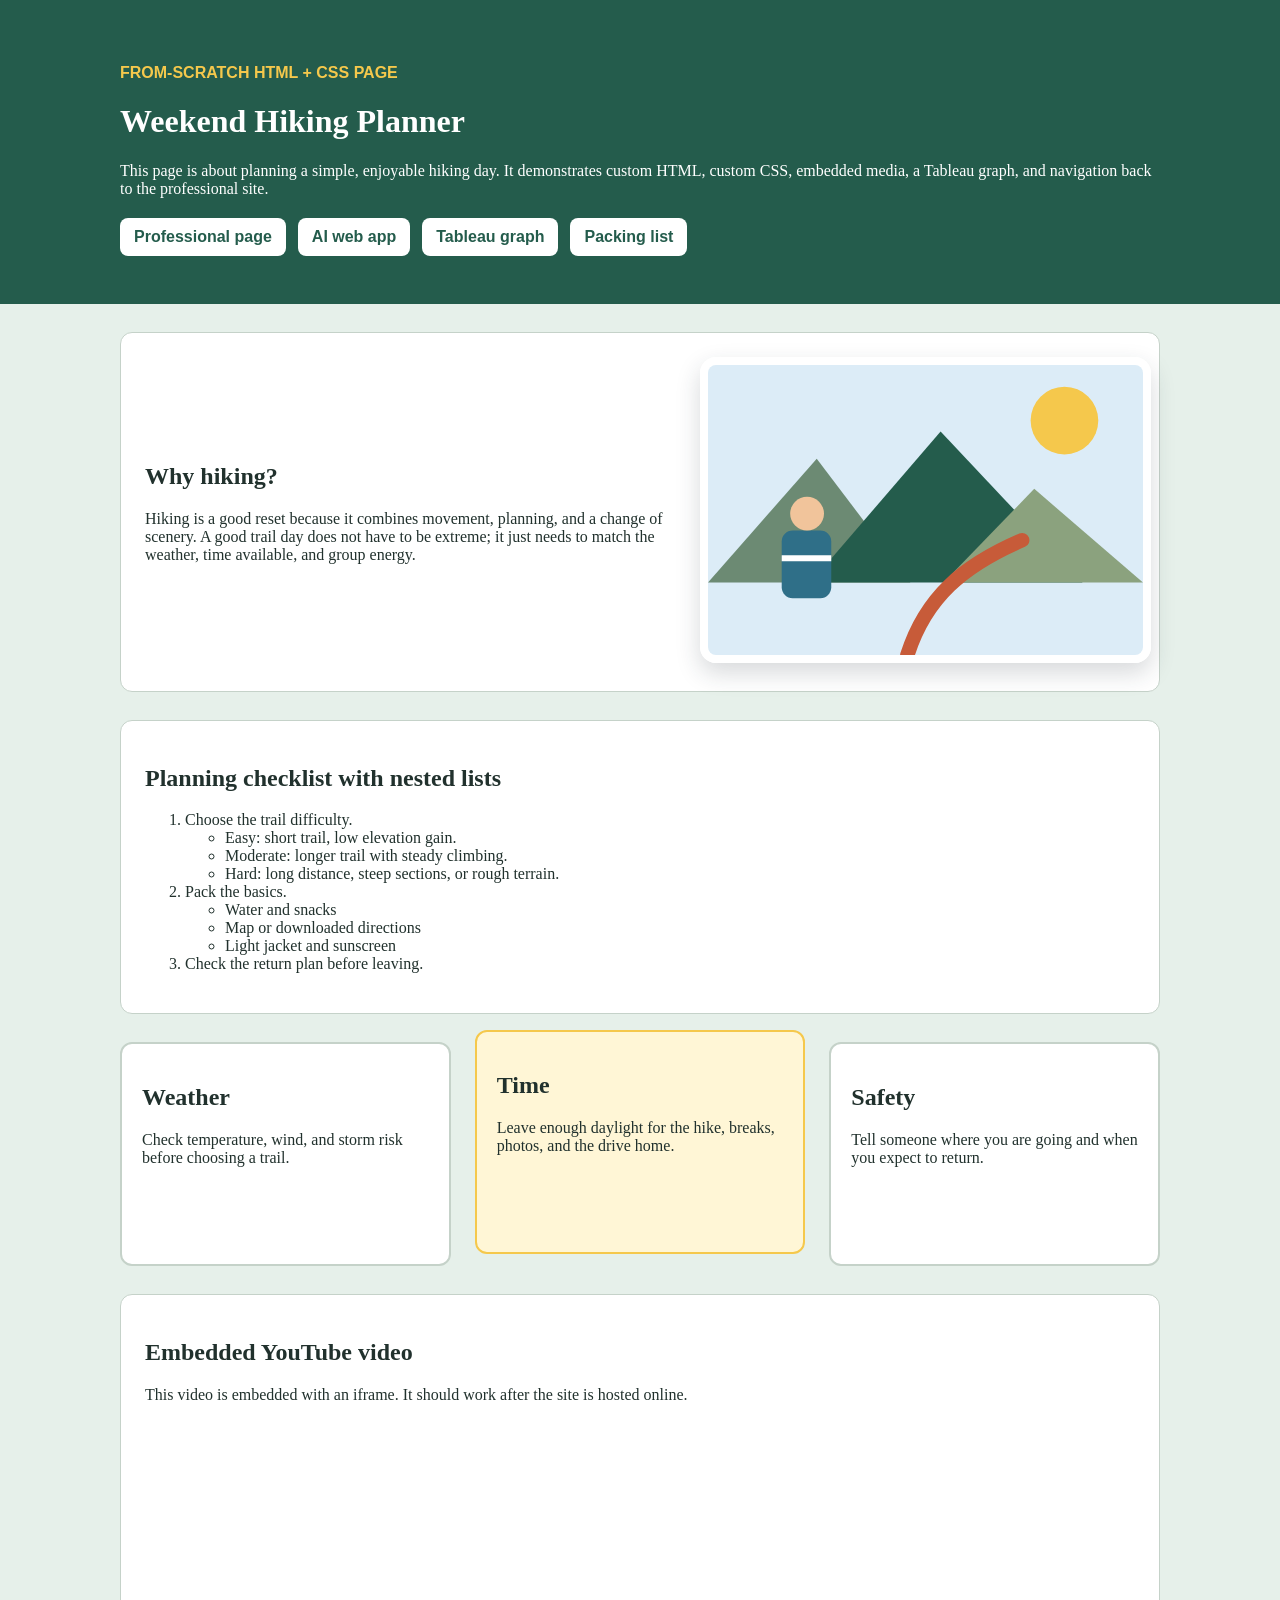
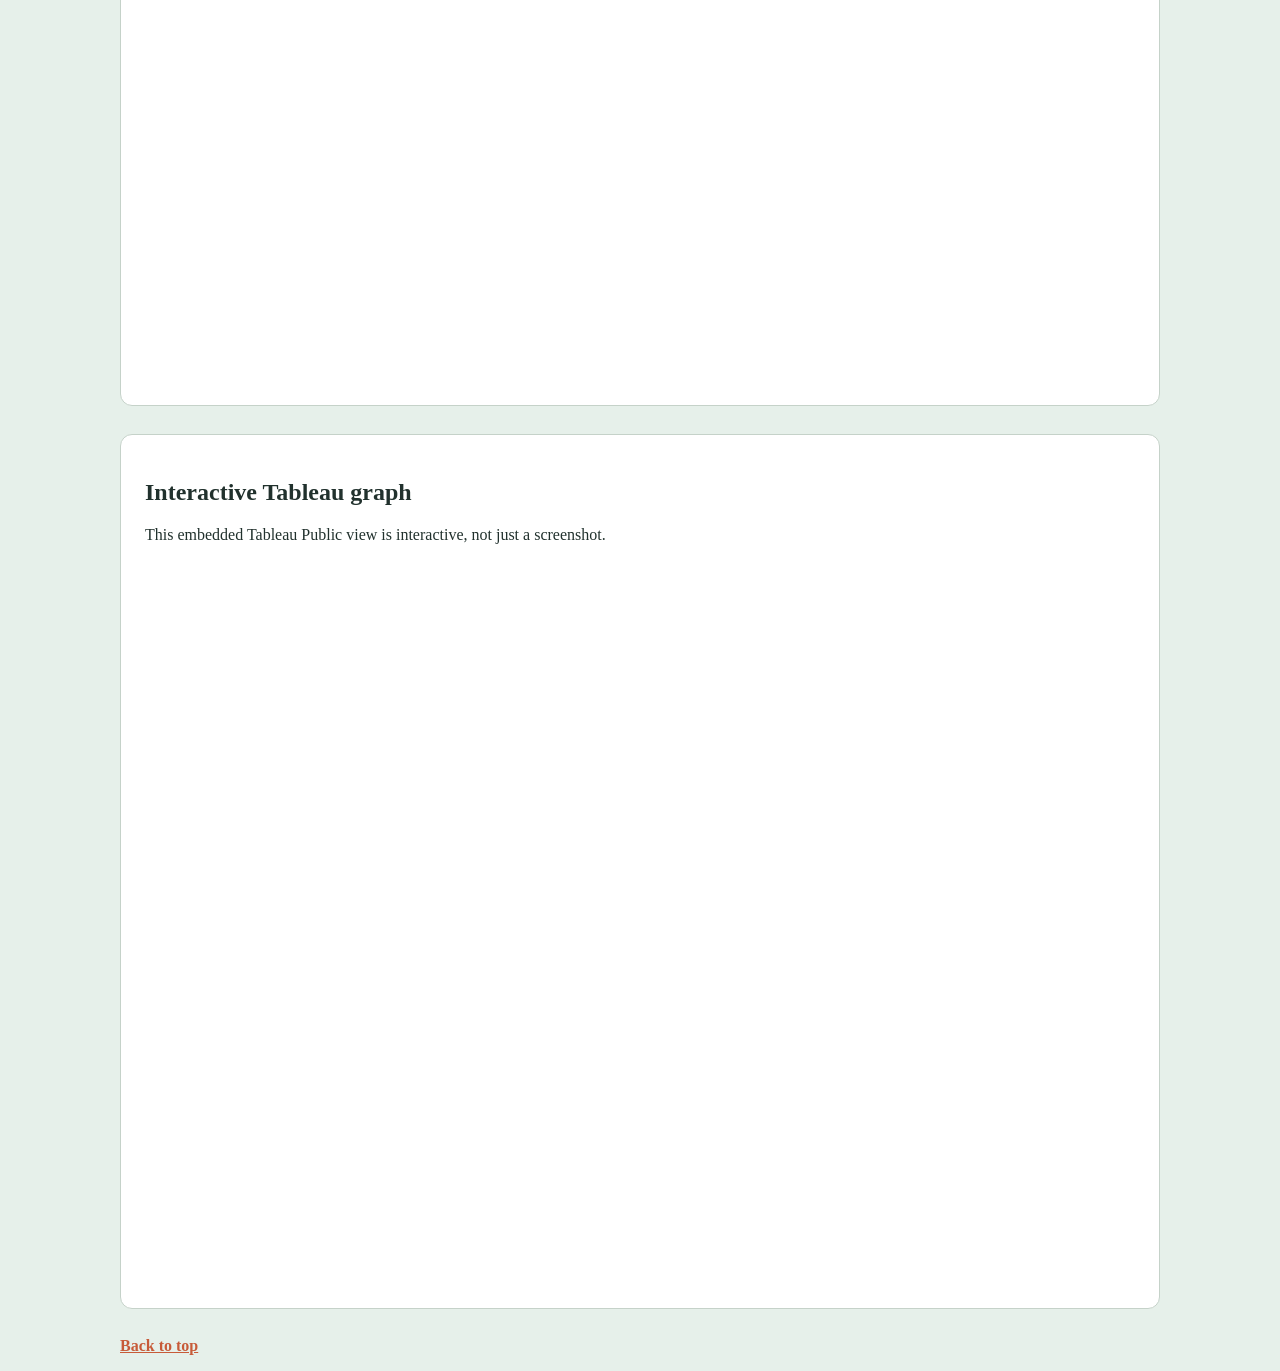
==== scratch.html @ 999db816 "Publish final WebDev project" ====
<!doctype html>
<html lang="en">
<head>
  <meta charset="utf-8">
  <meta name="viewport" content="width=device-width, initial-scale=1">
  <title>From-Scratch Page | Hiking Planner</title>
  <link rel="stylesheet" href="styles.css">
</head>
<body class="scratch-page">
  <!-- This page was created from a blank HTML file and does not use Bootstrap components. -->
  <header class="scratch-header" id="top">
    <div>
      <p class="small-label">From-scratch HTML + CSS page</p>
      <h1>Weekend Hiking Planner</h1>
      <p>This page is about planning a simple, enjoyable hiking day. It demonstrates custom HTML, custom CSS, embedded media, a Tableau graph, and navigation back to the professional site.</p>
      <nav class="scratch-nav" aria-label="Scratch page navigation">
        <a href="index.html">Professional page</a>
        <a href="app.html">AI web app</a>
        <a href="#tableau">Tableau graph</a>
        <a href="#packing">Packing list</a>
      </nav>
    </div>
  </header>

  <main class="scratch-container">
    <section class="scratch-panel intro-grid">
      <div class="text-block">
        <h2>Why hiking?</h2>
        <p>Hiking is a good reset because it combines movement, planning, and a change of scenery. A good trail day does not have to be extreme; it just needs to match the weather, time available, and group energy.</p>
      </div>
      <div class="image-block">
        <img src="hiking.svg" alt="Mountain trail illustration with a backpack and sunrise">
      </div>
    </section>

    <section class="scratch-panel" id="packing">
      <h2>Planning checklist with nested lists</h2>
      <ol>
        <li>Choose the trail difficulty.
          <ul>
            <li>Easy: short trail, low elevation gain.</li>
            <li>Moderate: longer trail with steady climbing.</li>
            <li>Hard: long distance, steep sections, or rough terrain.</li>
          </ul>
        </li>
        <li>Pack the basics.
          <ul>
            <li>Water and snacks</li>
            <li>Map or downloaded directions</li>
            <li>Light jacket and sunscreen</li>
          </ul>
        </li>
        <li>Check the return plan before leaving.</li>
      </ol>
    </section>

    <section class="three-div-layout">
      <div class="info-box">
        <h2>Weather</h2>
        <p>Check temperature, wind, and storm risk before choosing a trail.</p>
      </div>
      <div class="info-box featured-info">
        <h2>Time</h2>
        <p>Leave enough daylight for the hike, breaks, photos, and the drive home.</p>
      </div>
      <div class="info-box">
        <h2>Safety</h2>
        <p>Tell someone where you are going and when you expect to return.</p>
      </div>
    </section>

    <section class="scratch-panel">
      <h2>Embedded YouTube video</h2>
      <p>This video is embedded with an iframe. It should work after the site is hosted online.</p>
      <div class="video-frame">
        <iframe src="https://www.youtube.com/embed/4yI7V3fG5aA" title="Beginner hiking tips video" allowfullscreen></iframe>
      </div>
    </section>

    <section class="scratch-panel" id="tableau">
      <h2>Interactive Tableau graph</h2>
      <p>This embedded Tableau Public view is interactive, not just a screenshot.</p>
      <div class="tableau-frame">
        <iframe src="https://public.tableau.com/views/public_exercise/Dashboard1?:showVizHome=no&:embed=true" title="Embedded Tableau Public dashboard"></iframe>
      </div>
    </section>

    <p class="back-top"><a href="#top">Back to top</a></p>
  </main>
</body>
</html>
---- styles.css ----
:root {
  --ink: #1f2a35;
  --forest: #245c4c;
  --sage: #e6f0ea;
  --sun: #f5c84c;
  --clay: #c75b39;
  --sky: #dcecf7;
}

body {
  color: var(--ink);
  font-family: Arial, Helvetica, sans-serif;
}

.professional-page {
  background: #ffffff;
}

.portfolio-hero {
  background: linear-gradient(135deg, #18332c, #245c4c 55%, #2f6f88);
}

.section-title {
  font-weight: 800;
  color: var(--forest);
}

.resume-card {
  border-left: 6px solid var(--forest);
  border-radius: 12px;
  padding: 1.5rem;
  background: white;
}

.resume-card h4 {
  margin-top: 1rem;
  color: #24415a;
  font-size: 1.05rem;
  font-weight: 800;
}

.scratch-page {
  margin: 0;
  background: var(--sage);
  color: #21312d;
  font-family: Georgia, "Times New Roman", serif;
}

.scratch-header {
  background: #245c4c;
  color: white;
  padding: 48px 24px;
}

.scratch-header > div,
.scratch-container,
.app-card {
  width: min(1040px, calc(100% - 32px));
  margin: 0 auto;
}

.small-label {
  color: var(--sun);
  font-family: Arial, Helvetica, sans-serif;
  font-weight: 800;
  letter-spacing: 0;
  text-transform: uppercase;
}

.scratch-nav {
  display: flex;
  flex-wrap: wrap;
  gap: 12px;
  margin-top: 20px;
}

.scratch-nav a,
.app-links a {
  display: inline-block;
  border-radius: 8px;
  padding: 10px 14px;
  background: white;
  color: var(--forest);
  font-family: Arial, Helvetica, sans-serif;
  font-weight: 800;
  text-decoration: none;
}

.scratch-nav a:hover,
.app-links a:hover {
  background: var(--sun);
  color: #2a250f;
}

.scratch-panel {
  margin: 28px 0;
  border: 1px solid #c5d2c9;
  border-radius: 12px;
  padding: 24px;
  background: white;
}

.intro-grid,
.three-div-layout {
  display: grid;
  grid-template-columns: 1.1fr 0.9fr;
  gap: 24px;
  align-items: center;
}

.image-block img {
  width: 100%;
  border: 8px solid white;
  border-radius: 16px;
  box-shadow: 0 10px 24px rgb(31 42 53 / 18%);
}

.three-div-layout {
  grid-template-columns: repeat(3, 1fr);
  margin: 28px 0;
}

.info-box {
  min-height: 180px;
  border-radius: 12px;
  padding: 20px;
  background: white;
  border: 2px solid #c5d2c9;
}

.featured-info {
  position: relative;
  top: -12px;
  background: #fff6d6;
  border-color: var(--sun);
}

.video-frame iframe,
.tableau-frame iframe {
  width: 100%;
  border: 0;
  border-radius: 10px;
  background: white;
}

.video-frame iframe {
  aspect-ratio: 16 / 9;
}

.tableau-frame iframe {
  height: 720px;
}

.back-top a {
  color: var(--clay);
  font-weight: 800;
}

.app-page {
  min-height: 100vh;
  background: radial-gradient(circle at top left, #fff6d6, #dcecf7 42%, #e6f0ea);
  font-family: Arial, Helvetica, sans-serif;
}

.app-shell {
  min-height: 100vh;
  display: grid;
  place-items: center;
  padding: 32px 0;
}

.app-card {
  max-width: 680px;
  border-radius: 20px;
  padding: 32px;
  background: white;
  box-shadow: 0 18px 44px rgb(31 42 53 / 18%);
}

.app-card label {
  display: block;
  margin-top: 16px;
  font-weight: 800;
}

.app-card select,
.app-card button {
  width: 100%;
  margin-top: 8px;
  border-radius: 10px;
  padding: 12px;
  font: inherit;
}

.app-card button {
  border: 0;
  background: var(--forest);
  color: white;
  font-weight: 800;
}

.result-box {
  margin-top: 18px;
  border-radius: 12px;
  padding: 16px;
  background: var(--sage);
  font-weight: 700;
}

.app-links {
  display: flex;
  gap: 12px;
  margin-top: 22px;
}

@media (max-width: 780px) {
  .intro-grid,
  .three-div-layout {
    grid-template-columns: 1fr;
  }

  .featured-info {
    top: 0;
  }
}
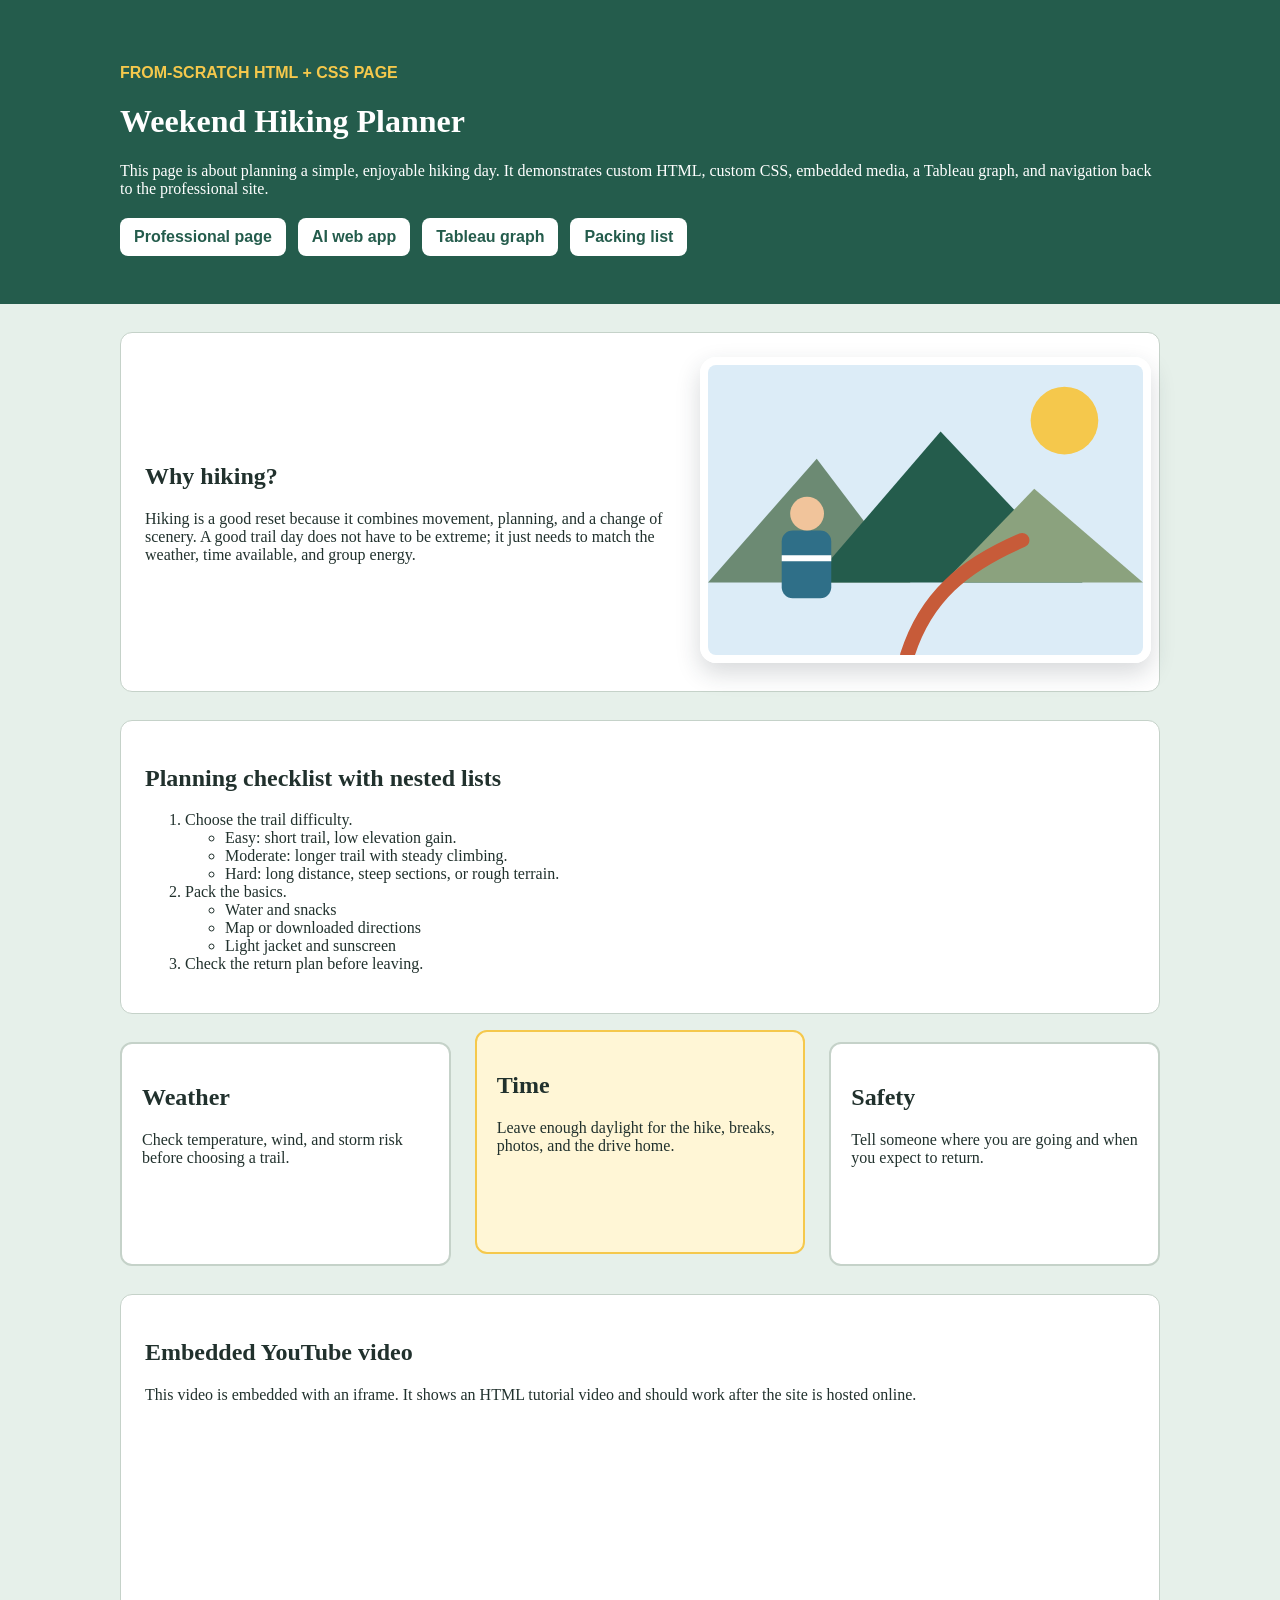
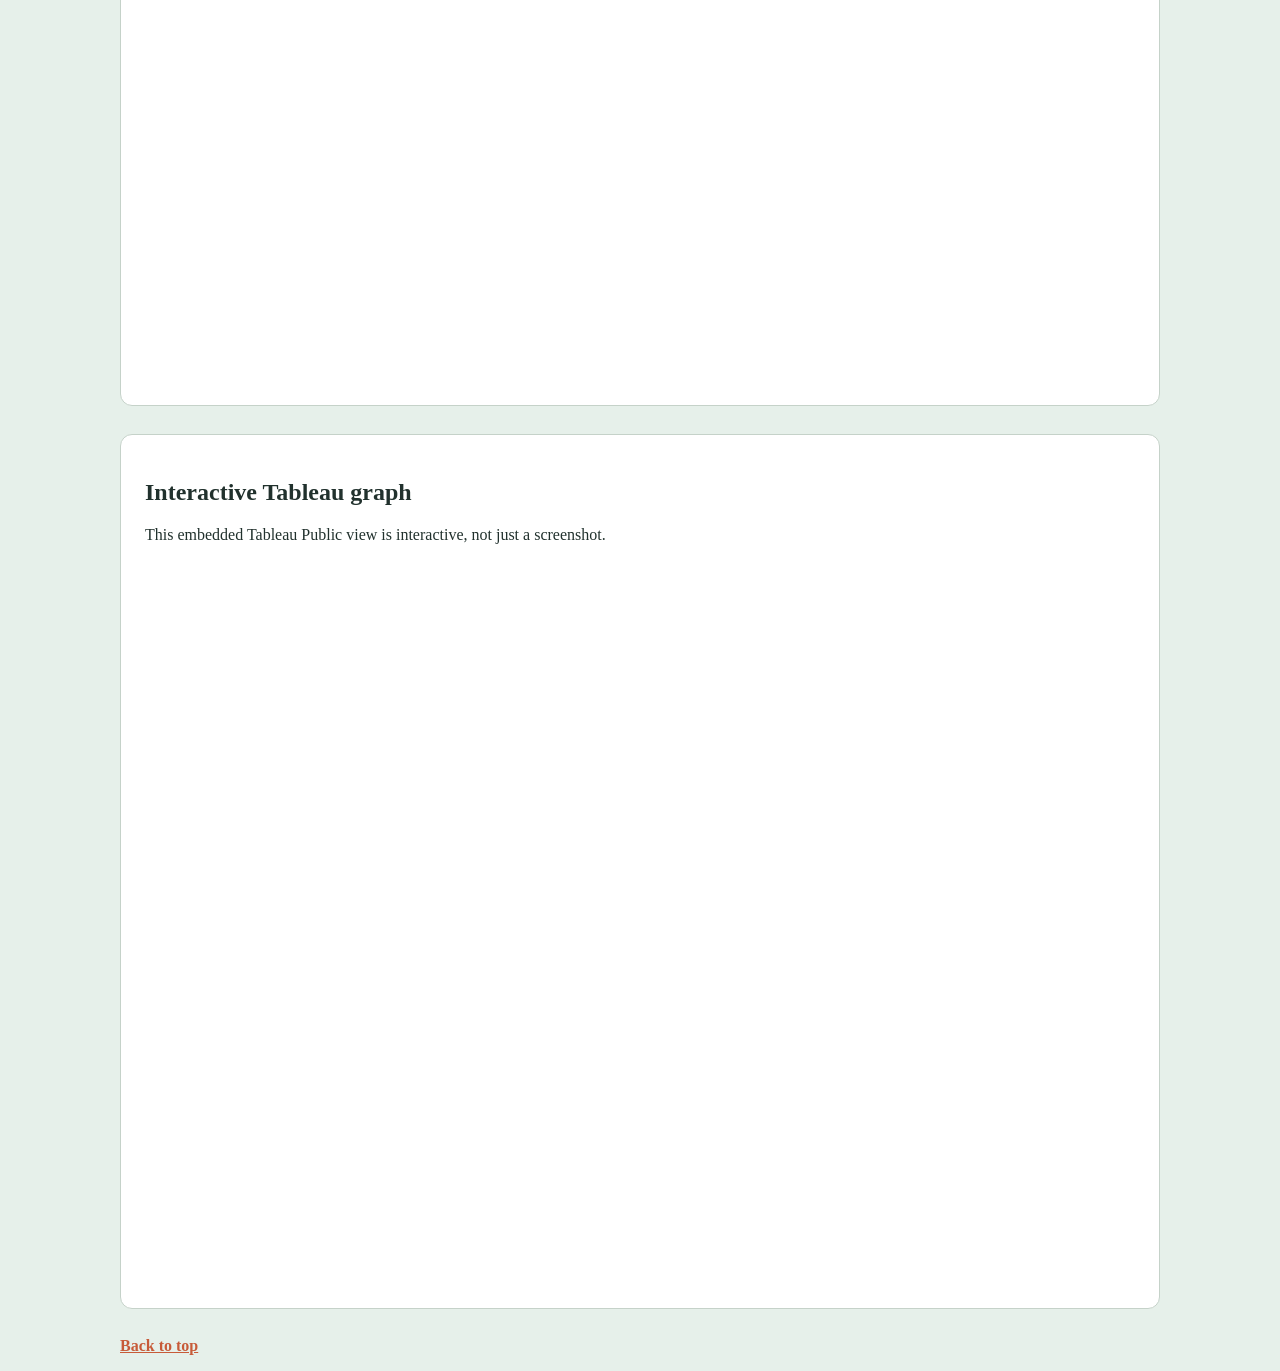
==== commit 47765514: "Use reliable embedded media links" ====
--- a/scratch.html
+++ b/scratch.html
@@ -71,9 +71,9 @@
 
     <section class="scratch-panel">
       <h2>Embedded YouTube video</h2>
-      <p>This video is embedded with an iframe. It should work after the site is hosted online.</p>
+      <p>This video is embedded with an iframe. It shows an HTML tutorial video and should work after the site is hosted online.</p>
       <div class="video-frame">
-        <iframe src="https://www.youtube.com/embed/4yI7V3fG5aA" title="Beginner hiking tips video" allowfullscreen></iframe>
+        <iframe src="https://www.youtube.com/embed/avcmrtweGx8" title="HTML anchor and link tutorial video" allowfullscreen></iframe>
       </div>
     </section>
 
@@ -81,7 +81,7 @@
       <h2>Interactive Tableau graph</h2>
       <p>This embedded Tableau Public view is interactive, not just a screenshot.</p>
       <div class="tableau-frame">
-        <iframe src="https://public.tableau.com/views/public_exercise/Dashboard1?:showVizHome=no&:embed=true" title="Embedded Tableau Public dashboard"></iframe>
+        <iframe src="https://public.tableau.com/views/USElectionDashboard/Dashboard1?:showVizHome=no&:embed=true" title="Embedded Tableau Public dashboard"></iframe>
       </div>
     </section>
 
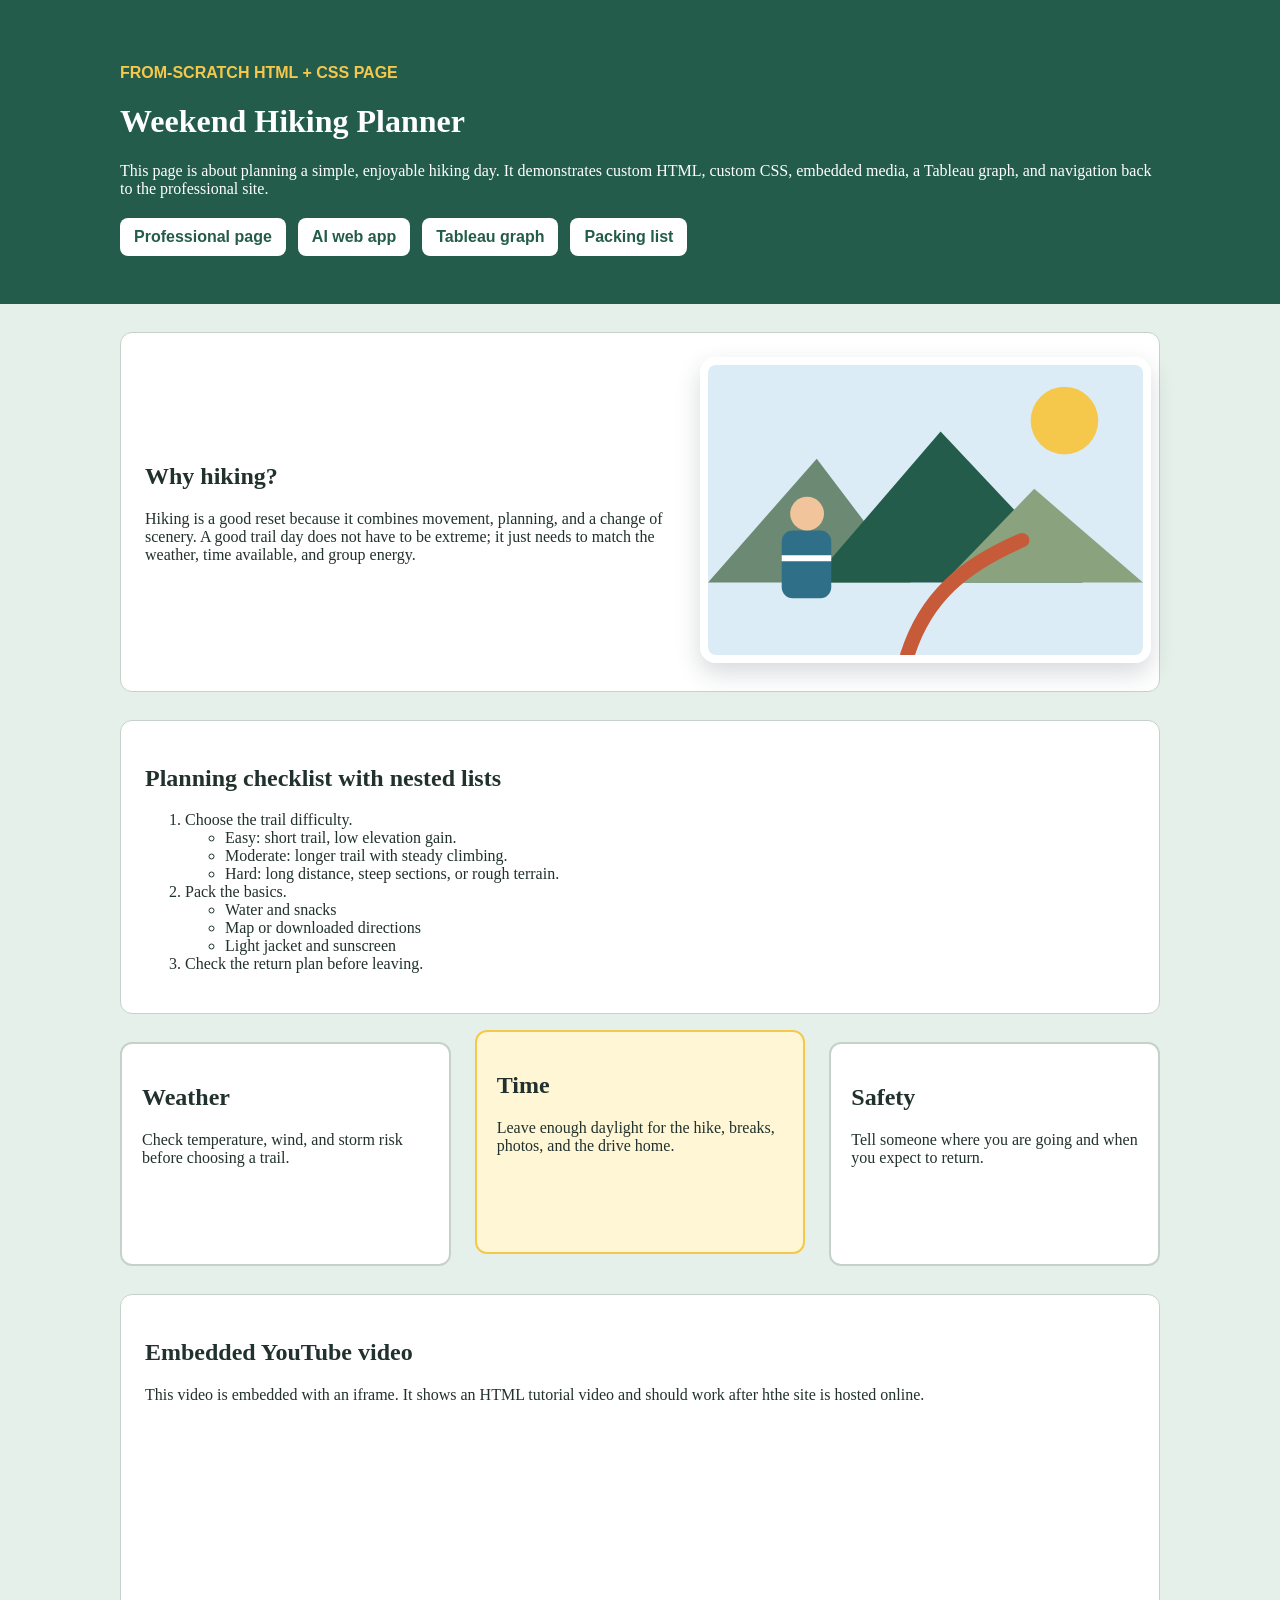
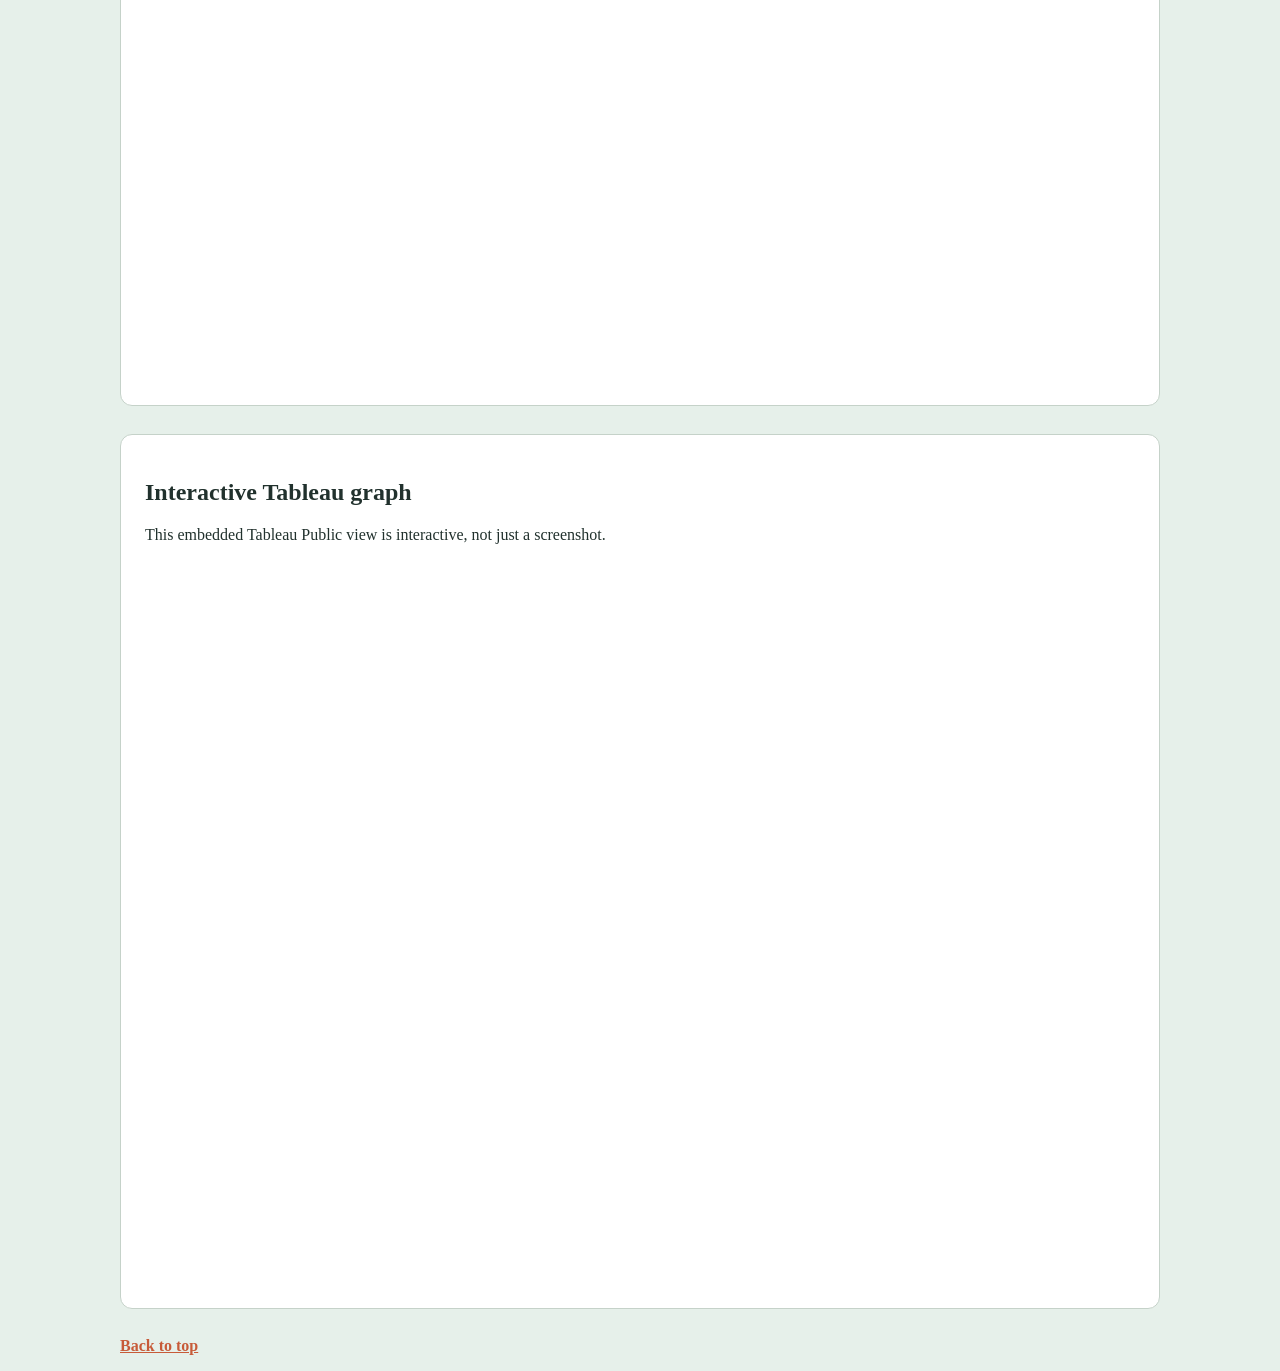
==== commit 19f0b4eb: "Update embedded YouTube video details and attributes" ====
--- a/scratch.html
+++ b/scratch.html
@@ -71,9 +71,15 @@
 
     <section class="scratch-panel">
       <h2>Embedded YouTube video</h2>
-      <p>This video is embedded with an iframe. It shows an HTML tutorial video and should work after the site is hosted online.</p>
+      <p>This video is embedded with an iframe. It shows an HTML tutorial video and should work after hthe site is hosted online.</p>
       <div class="video-frame">
-        <iframe src="https://www.youtube.com/embed/avcmrtweGx8" title="HTML anchor and link tutorial video" allowfullscreen></iframe>
+        <iframe
+                    src="https://www.youtube.com/embed/avcmrtweGx8"
+                    title="Hiking trail tutorial video"
+                    frameborder="0"
+                    allow="accelerometer; autoplay; clipboard-write; encrypted-media; gyroscope; picture-in-picture; web-share"
+                    referrerpolicy="strict-origin-when-cross-origin"
+                    allowfullscreen></iframe>
       </div>
     </section>
 
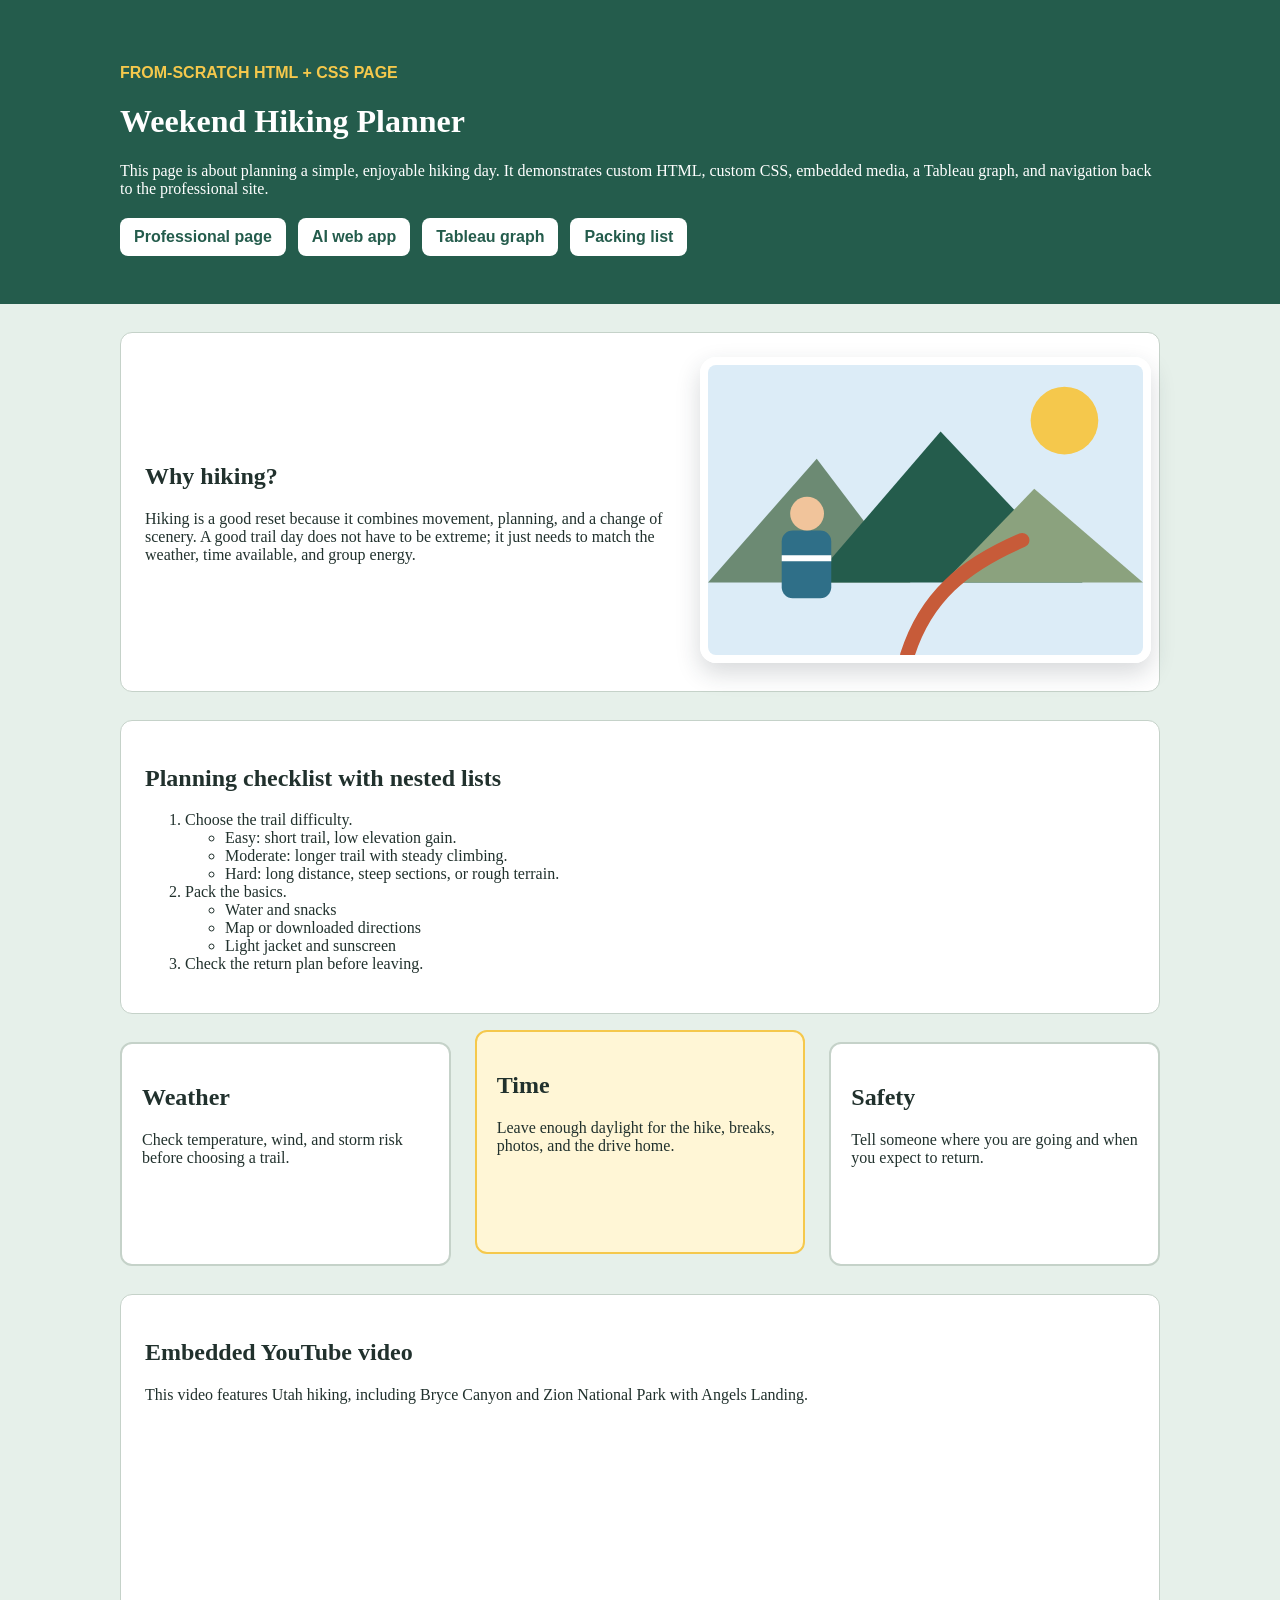
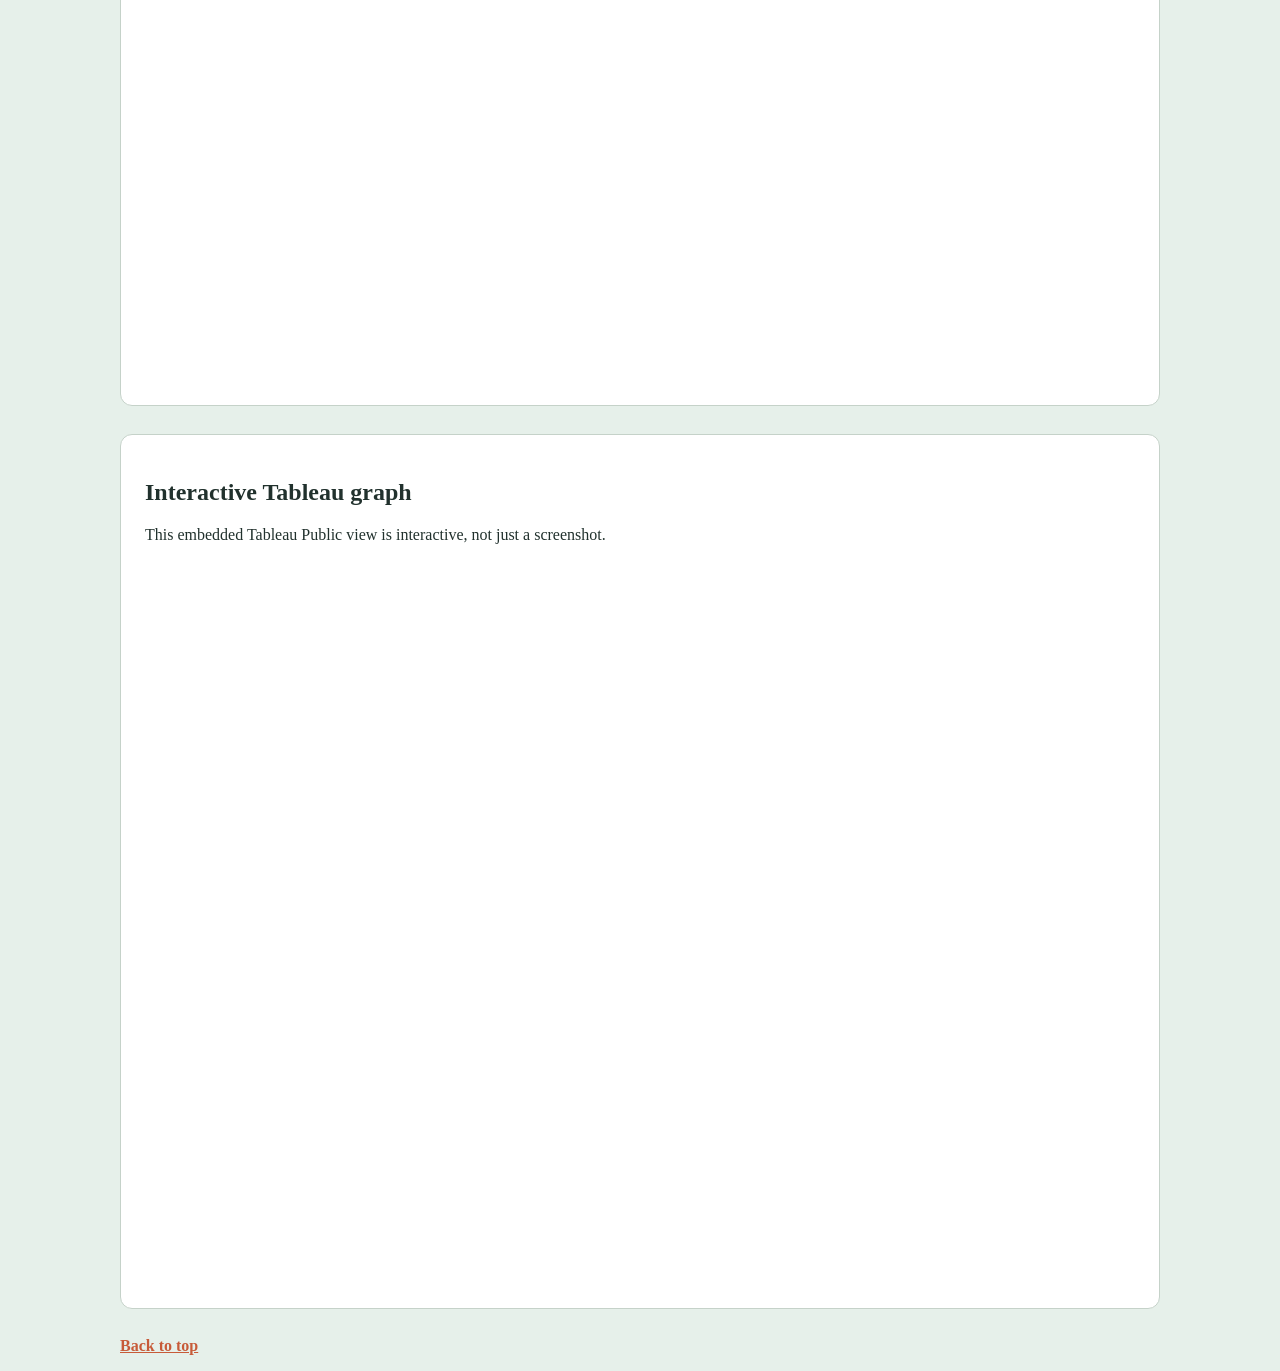
==== commit e14041c3: "Update embedded video description in scratch.html" ====
--- a/scratch.html
+++ b/scratch.html
@@ -71,10 +71,10 @@
 
     <section class="scratch-panel">
       <h2>Embedded YouTube video</h2>
-      <p>This video is embedded with an iframe. It shows an HTML tutorial video and should work after hthe site is hosted online.</p>
+            <p>This video features Utah hiking, including Bryce Canyon and Zion National Park with Angels Landing.</p>
       <div class="video-frame">
         <iframe
-                    src="https://www.youtube.com/embed/avcmrtweGx8"
+                    src="https://www.youtube.com/embed/vOQ_Q5lXvY0"
                     title="Hiking trail tutorial video"
                     frameborder="0"
                     allow="accelerometer; autoplay; clipboard-write; encrypted-media; gyroscope; picture-in-picture; web-share"
@@ -87,7 +87,7 @@
       <h2>Interactive Tableau graph</h2>
       <p>This embedded Tableau Public view is interactive, not just a screenshot.</p>
       <div class="tableau-frame">
-        <iframe src="https://public.tableau.com/views/USElectionDashboard/Dashboard1?:showVizHome=no&:embed=true" title="Embedded Tableau Public dashboard"></iframe>
+                <iframe src="https://public.tableau.com/views/MountainHikes/Dashboard1?:showVizHome=no&:embed=true" title="Mountain Hikes interactive dashboard"></iframe>
       </div>
     </section>
 
